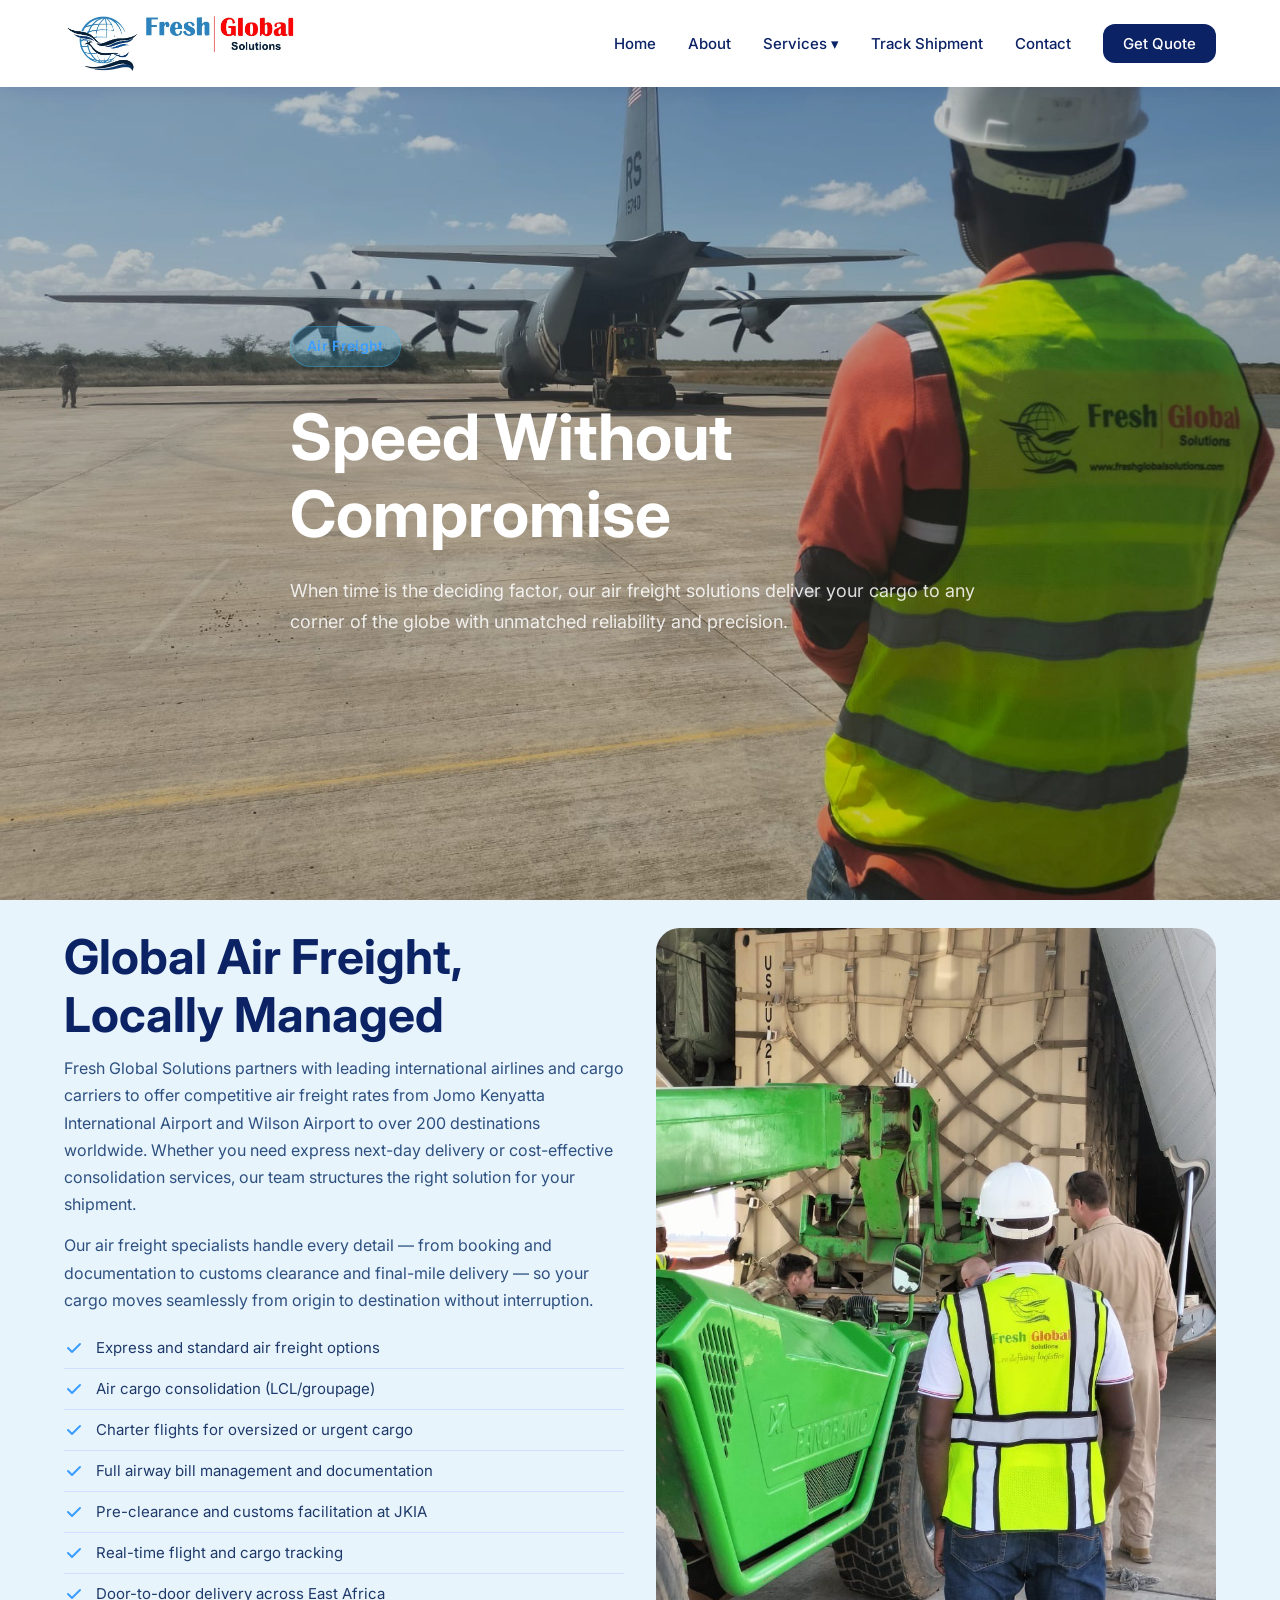
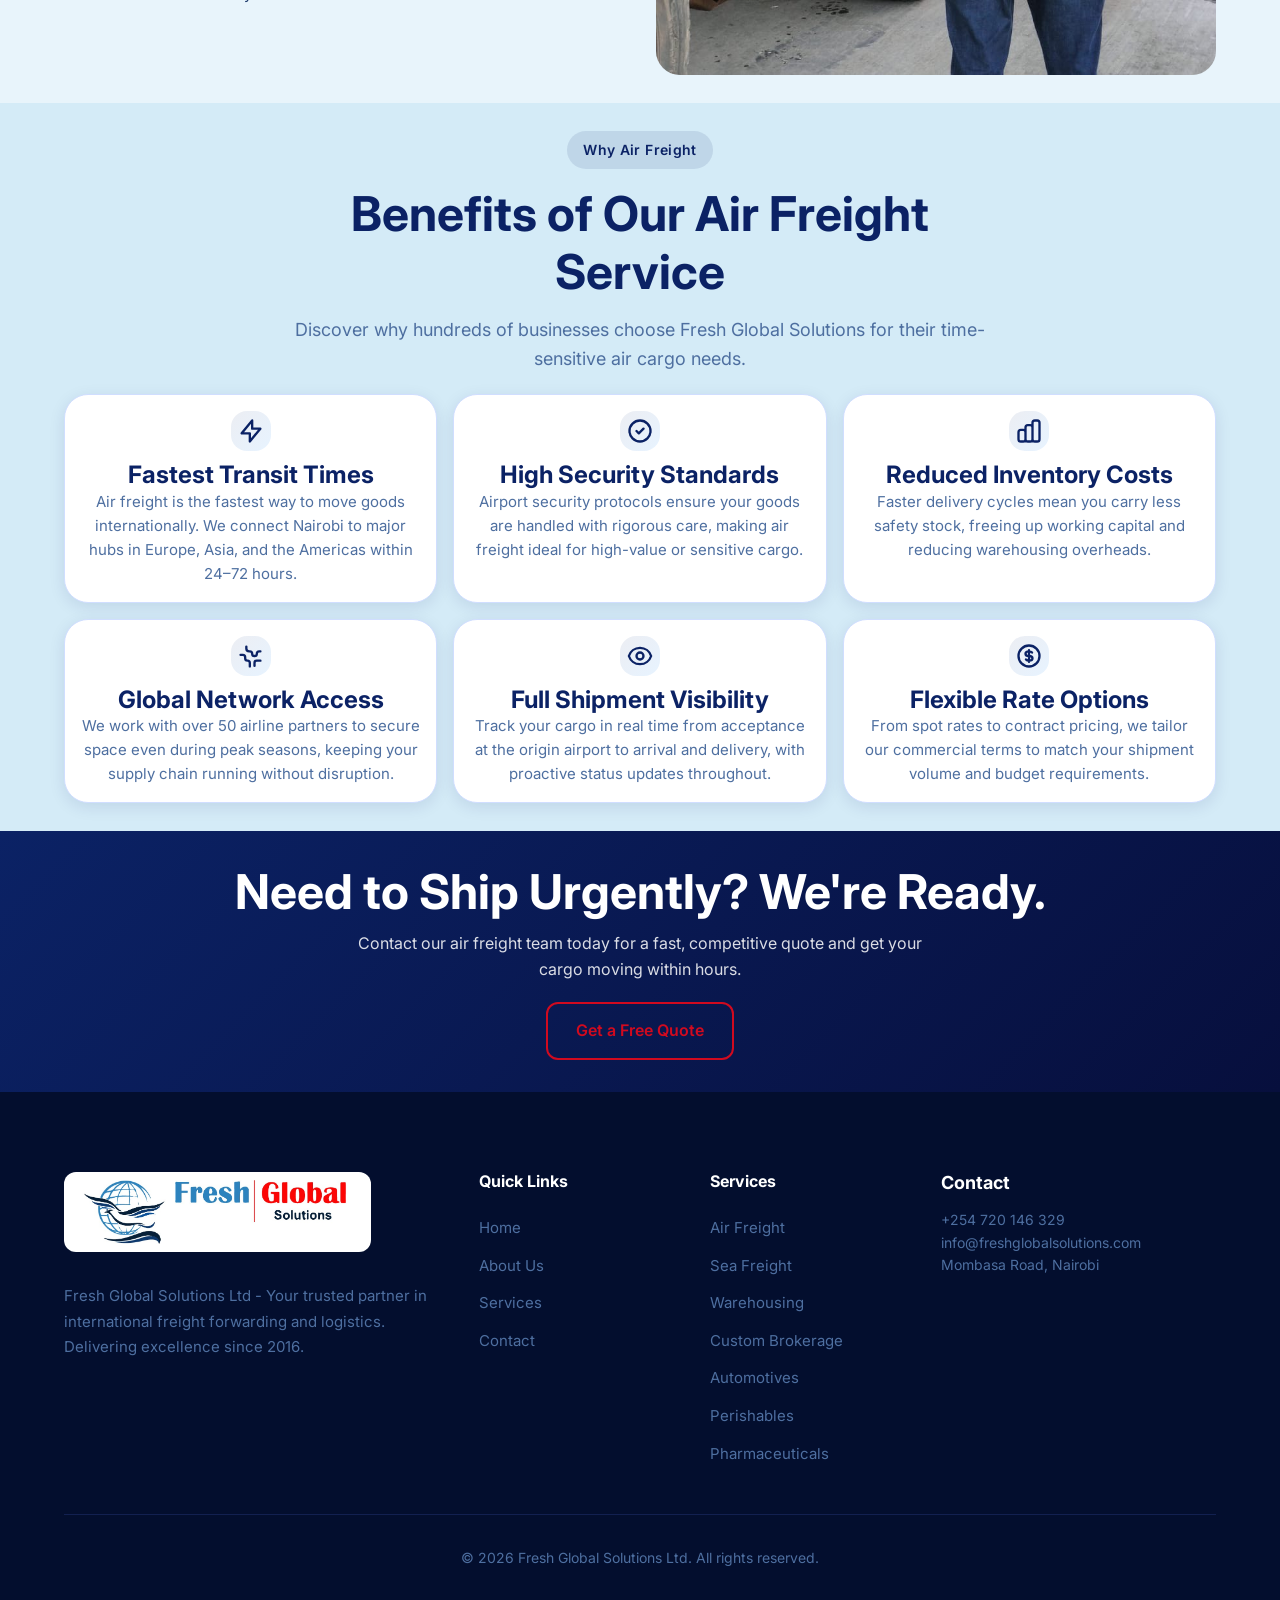
==== air-freight.html @ 3c1a3936 "feat: Add service pages, images, UI improvements, and Formspree integration - Add all service pages " ====
<!DOCTYPE html>
<html lang="en">
<head>
    <meta charset="UTF-8">
    <meta name="viewport" content="width=device-width, initial-scale=1.0">
    <title>Air Freight | Fresh Global Solutions</title>
    <meta name="description" content="Fast, reliable air freight services from Nairobi to global destinations. Fresh Global Solutions delivers time-critical cargo with speed and precision.">
    <link rel="stylesheet" href="styles.css">
    <link rel="preconnect" href="https://fonts.googleapis.com">
    <link href="https://fonts.googleapis.com/css2?family=Inter:wght@300;400;500;600;700;800&display=swap" rel="stylesheet">
</head>
<body>
    <nav class="navbar navbar-overlay" id="navbar">
        <div class="container nav-container">
            <a href="index.html" class="logo"><img src="images/PHOTO-2026-02-20-14-39-01.jpg" alt="Fresh Global Solutions" class="logo-img"></a>
            <button class="nav-toggle" id="navToggle"><span></span><span></span><span></span></button>
            <ul class="nav-menu" id="navMenu">
                <li><a href="index.html" class="nav-link">Home</a></li>
                <li><a href="about.html" class="nav-link">About</a></li>
                <li class="nav-item-dropdown"><a href="index.html#services" class="nav-link">Services ▾</a>
                    <div class="nav-dropdown"><a href="air-freight.html">Air Freight</a><a href="sea-freight.html">Sea Freight</a><a href="warehousing.html">Warehousing</a><a href="customs-brokerage.html">Custom Brokerage</a><a href="transport.html">Transport & Distribution</a><a href="supply-chain.html">Supply Chain Consultancy</a><a href="automotives.html">Automotives</a><a href="perishables.html">Perishables</a><a href="pharmaceuticals.html">Pharmaceuticals & Healthcare</a><a href="project-logistics.html">Project Logistics</a></div>
                </li>
                <li><a href="index.html#tracking" class="nav-link">Track Shipment</a></li>
                <li><a href="index.html#contact" class="nav-link">Contact</a></li>
                <li><a href="index.html#quote" class="nav-link btn-nav">Get Quote</a></li>
            </ul>
        </div>
    </nav>

    <!-- Hero -->
    <section class="service-hero" style="background-image: url('images/logoelements/22f9b647-2555-4df6-b34d-b621bcc46f5b.jpeg'); background-position: center 30%;">
        <div class="container">
            <div class="service-hero-content">
                <span class="section-badge">Air Freight</span>
                <h1>Speed Without Compromise</h1>
                <p>When time is the deciding factor, our air freight solutions deliver your cargo to any corner of the globe with unmatched reliability and precision.</p>
            </div>
        </div>
    </section>

    <!-- Detail -->
    <section class="service-detail">
        <div class="container">
            <div class="service-detail-grid">
                <div class="service-detail-content">
                    <h2>Global Air Freight, Locally Managed</h2>
                    <p>Fresh Global Solutions partners with leading international airlines and cargo carriers to offer competitive air freight rates from Jomo Kenyatta International Airport and Wilson Airport to over 200 destinations worldwide. Whether you need express next-day delivery or cost-effective consolidation services, our team structures the right solution for your shipment.</p>
                    <p>Our air freight specialists handle every detail — from booking and documentation to customs clearance and final-mile delivery — so your cargo moves seamlessly from origin to destination without interruption.</p>
                    <ul class="service-features-list">
                        <li><svg width="20" height="20" viewBox="0 0 20 20" fill="currentColor"><path fill-rule="evenodd" d="M16.707 5.293a1 1 0 010 1.414l-8 8a1 1 0 01-1.414 0l-4-4a1 1 0 011.414-1.414L8 12.586l7.293-7.293a1 1 0 011.414 0z"/></svg> Express and standard air freight options</li>
                        <li><svg width="20" height="20" viewBox="0 0 20 20" fill="currentColor"><path fill-rule="evenodd" d="M16.707 5.293a1 1 0 010 1.414l-8 8a1 1 0 01-1.414 0l-4-4a1 1 0 011.414-1.414L8 12.586l7.293-7.293a1 1 0 011.414 0z"/></svg> Air cargo consolidation (LCL/groupage)</li>
                        <li><svg width="20" height="20" viewBox="0 0 20 20" fill="currentColor"><path fill-rule="evenodd" d="M16.707 5.293a1 1 0 010 1.414l-8 8a1 1 0 01-1.414 0l-4-4a1 1 0 011.414-1.414L8 12.586l7.293-7.293a1 1 0 011.414 0z"/></svg> Charter flights for oversized or urgent cargo</li>
                        <li><svg width="20" height="20" viewBox="0 0 20 20" fill="currentColor"><path fill-rule="evenodd" d="M16.707 5.293a1 1 0 010 1.414l-8 8a1 1 0 01-1.414 0l-4-4a1 1 0 011.414-1.414L8 12.586l7.293-7.293a1 1 0 011.414 0z"/></svg> Full airway bill management and documentation</li>
                        <li><svg width="20" height="20" viewBox="0 0 20 20" fill="currentColor"><path fill-rule="evenodd" d="M16.707 5.293a1 1 0 010 1.414l-8 8a1 1 0 01-1.414 0l-4-4a1 1 0 011.414-1.414L8 12.586l7.293-7.293a1 1 0 011.414 0z"/></svg> Pre-clearance and customs facilitation at JKIA</li>
                        <li><svg width="20" height="20" viewBox="0 0 20 20" fill="currentColor"><path fill-rule="evenodd" d="M16.707 5.293a1 1 0 010 1.414l-8 8a1 1 0 01-1.414 0l-4-4a1 1 0 011.414-1.414L8 12.586l7.293-7.293a1 1 0 011.414 0z"/></svg> Real-time flight and cargo tracking</li>
                        <li><svg width="20" height="20" viewBox="0 0 20 20" fill="currentColor"><path fill-rule="evenodd" d="M16.707 5.293a1 1 0 010 1.414l-8 8a1 1 0 01-1.414 0l-4-4a1 1 0 011.414-1.414L8 12.586l7.293-7.293a1 1 0 011.414 0z"/></svg> Door-to-door delivery across East Africa</li>
                    </ul>
                </div>
                <div class="service-detail-image">
                    <img src="images/logoelements/a9c10ee9-abdd-421b-b84d-e6e52a1e16f0.jpeg" alt="Air freight cargo loading operations">
                </div>
            </div>
        </div>
    </section>

    <!-- Benefits -->
    <section class="service-benefits">
        <div class="container">
            <div class="section-header">
                <span class="section-badge">Why Air Freight</span>
                <h2>Benefits of Our Air Freight Service</h2>
                <p>Discover why hundreds of businesses choose Fresh Global Solutions for their time-sensitive air cargo needs.</p>
            </div>
            <div class="benefits-grid">
                <div class="benefit-card">
                    <div class="benefit-icon">
                        <svg width="28" height="28" fill="none" viewBox="0 0 24 24" stroke="currentColor"><path stroke-linecap="round" stroke-linejoin="round" stroke-width="2" d="M13 10V3L4 14h7v7l9-11h-7z"/></svg>
                    </div>
                    <h3>Fastest Transit Times</h3>
                    <p>Air freight is the fastest way to move goods internationally. We connect Nairobi to major hubs in Europe, Asia, and the Americas within 24–72 hours.</p>
                </div>
                <div class="benefit-card">
                    <div class="benefit-icon">
                        <svg width="28" height="28" fill="none" viewBox="0 0 24 24" stroke="currentColor"><path stroke-linecap="round" stroke-linejoin="round" stroke-width="2" d="M9 12l2 2 4-4m6 2a9 9 0 11-18 0 9 9 0 0118 0z"/></svg>
                    </div>
                    <h3>High Security Standards</h3>
                    <p>Airport security protocols ensure your goods are handled with rigorous care, making air freight ideal for high-value or sensitive cargo.</p>
                </div>
                <div class="benefit-card">
                    <div class="benefit-icon">
                        <svg width="28" height="28" fill="none" viewBox="0 0 24 24" stroke="currentColor"><path stroke-linecap="round" stroke-linejoin="round" stroke-width="2" d="M9 19v-6a2 2 0 00-2-2H5a2 2 0 00-2 2v6a2 2 0 002 2h2a2 2 0 002-2zm0 0V9a2 2 0 012-2h2a2 2 0 012 2v10m-6 0a2 2 0 002 2h2a2 2 0 002-2m0 0V5a2 2 0 012-2h2a2 2 0 012 2v14a2 2 0 01-2 2h-2a2 2 0 01-2-2z"/></svg>
                    </div>
                    <h3>Reduced Inventory Costs</h3>
                    <p>Faster delivery cycles mean you carry less safety stock, freeing up working capital and reducing warehousing overheads.</p>
                </div>
                <div class="benefit-card">
                    <div class="benefit-icon">
                        <svg width="28" height="28" fill="none" viewBox="0 0 24 24" stroke="currentColor"><path stroke-linecap="round" stroke-linejoin="round" stroke-width="2" d="M3.055 11H5a2 2 0 012 2v1a2 2 0 002 2 2 2 0 012 2v2.945M8 3.935V5.5A2.5 2.5 0 0010.5 8h.5a2 2 0 012 2 2 2 0 104 0 2 2 0 012-2h1.064M15 20.488V18a2 2 0 012-2h3.064"/></svg>
                    </div>
                    <h3>Global Network Access</h3>
                    <p>We work with over 50 airline partners to secure space even during peak seasons, keeping your supply chain running without disruption.</p>
                </div>
                <div class="benefit-card">
                    <div class="benefit-icon">
                        <svg width="28" height="28" fill="none" viewBox="0 0 24 24" stroke="currentColor"><path stroke-linecap="round" stroke-linejoin="round" stroke-width="2" d="M15 12a3 3 0 11-6 0 3 3 0 016 0z"/><path stroke-linecap="round" stroke-linejoin="round" stroke-width="2" d="M2.458 12C3.732 7.943 7.523 5 12 5c4.478 0 8.268 2.943 9.542 7-1.274 4.057-5.064 7-9.542 7-4.477 0-8.268-2.943-9.542-7z"/></svg>
                    </div>
                    <h3>Full Shipment Visibility</h3>
                    <p>Track your cargo in real time from acceptance at the origin airport to arrival and delivery, with proactive status updates throughout.</p>
                </div>
                <div class="benefit-card">
                    <div class="benefit-icon">
                        <svg width="28" height="28" fill="none" viewBox="0 0 24 24" stroke="currentColor"><path stroke-linecap="round" stroke-linejoin="round" stroke-width="2" d="M12 8c-1.657 0-3 .895-3 2s1.343 2 3 2 3 .895 3 2-1.343 2-3 2m0-8c1.11 0 2.08.402 2.599 1M12 8V7m0 1v8m0 0v1m0-1c-1.11 0-2.08-.402-2.599-1M21 12a9 9 0 11-18 0 9 9 0 0118 0z"/></svg>
                    </div>
                    <h3>Flexible Rate Options</h3>
                    <p>From spot rates to contract pricing, we tailor our commercial terms to match your shipment volume and budget requirements.</p>
                </div>
            </div>
        </div>
    </section>

    <!-- CTA -->
    <section class="service-cta">
        <div class="container">
            <h2>Need to Ship Urgently? We're Ready.</h2>
            <p>Contact our air freight team today for a fast, competitive quote and get your cargo moving within hours.</p>
            <a href="index.html#quote" class="btn btn-outline">Get a Free Quote</a>
        </div>
    </section>

    <footer class="footer">
        <div class="container">
            <div class="footer-grid">
                <div class="footer-brand"><a href="index.html" class="logo"><img src="images/PHOTO-2026-02-20-14-39-01.jpg" alt="Fresh Global Solutions" class="logo-img footer-logo-img"></a><p>Fresh Global Solutions Ltd - Your trusted partner in international freight forwarding and logistics. Delivering excellence since 2016.</p></div>
                <div class="footer-links"><h4>Quick Links</h4><ul><li><a href="index.html">Home</a></li><li><a href="about.html">About Us</a></li><li><a href="index.html#services">Services</a></li><li><a href="index.html#contact">Contact</a></li></ul></div>
                <div class="footer-links"><h4>Services</h4><ul><li><a href="air-freight.html">Air Freight</a></li><li><a href="sea-freight.html">Sea Freight</a></li><li><a href="warehousing.html">Warehousing</a></li><li><a href="customs-brokerage.html">Custom Brokerage</a></li><li><a href="automotives.html">Automotives</a></li><li><a href="perishables.html">Perishables</a></li><li><a href="pharmaceuticals.html">Pharmaceuticals</a></li></ul></div>
                <div class="footer-newsletter"><h4>Contact</h4><p>+254 720 146 329<br>info@freshglobalsolutions.com<br>Mombasa Road, Nairobi</p></div>
            </div>
            <div class="footer-bottom"><p>&copy; 2026 Fresh Global Solutions Ltd. All rights reserved.</p></div>
        </div>
    </footer>
    <script src="script.js"></script>
</body>
</html>
---- styles.css ----
/* Fresh Global Solutions - Professional Logistics Website */
/* Color Palette based on brand identity */

:root {
    /* Primary — Deep Navy */
    --primary: #0B2265;
    --primary-dark: #070F3D;
    --primary-light: #1A52A8;
    /* Accent — Bright Light Blue */
    --secondary: #3B9EFF;
    --secondary-dark: #1A7FE8;
    --secondary-light: #93C8FF;
    --navy: #0B2265;
    --navy-light: #1A3A6B;

    /* Accent alias */
    --accent: #3B9EFF;
    --accent-light: #93C8FF;

    /* Neutrals — standard grays for white-bg sections */
    --white: #FFFFFF;
    --gray-50: #F6F9FF;
    --gray-100: #EDF2FF;
    --gray-200: #D0DEFF;
    --gray-300: #A5BFEE;
    --gray-400: #7096C8;
    --gray-500: #4E6FA0;
    --gray-600: #2D5080;
    --gray-700: #1E3A6B;
    --gray-800: #122050;
    --gray-900: #0B2265;

    /* Gradients */
    --gradient-primary: linear-gradient(135deg, #0B2265 0%, #070F3D 100%);
    --gradient-secondary: linear-gradient(135deg, #0D2060 0%, #070F3D 100%);
    --gradient-hero: linear-gradient(135deg, rgba(11,34,101,0.93) 0%, rgba(7,15,61,0.87) 100%);

    /* Shadows — navy-tinted */
    --shadow-sm: 0 1px 3px rgba(11,34,101,0.06);
    --shadow: 0 2px 8px rgba(11,34,101,0.08);
    --shadow-md: 0 4px 16px rgba(11,34,101,0.1);
    --shadow-lg: 0 8px 30px rgba(11,34,101,0.14);
    --shadow-xl: 0 16px 48px rgba(11,34,101,0.18);
    --shadow-2xl: 0 30px 60px rgba(11,34,101,0.25);

    /* Typography */
    --font-family: 'Inter', -apple-system, BlinkMacSystemFont, 'Segoe UI', Roboto, Oxygen, Ubuntu, sans-serif;

    /* Transitions */
    --transition-fast: 150ms ease;
    --transition: 300ms ease;
    --transition-slow: 500ms ease;

    /* Border Radius */
    --radius-sm: 0.375rem;
    --radius: 0.5rem;
    --radius-md: 0.75rem;
    --radius-lg: 1rem;
    --radius-xl: 1.5rem;
    --radius-full: 9999px;
}

/* Reset & Base Styles */
*, *::before, *::after {
    box-sizing: border-box;
    margin: 0;
    padding: 0;
}

html {
    scroll-behavior: smooth;
    scroll-padding-top: 80px;
}

body {
    font-family: var(--font-family);
    font-size: 16px;
    line-height: 1.6;
    color: var(--gray-600);
    background-color: var(--white);
    overflow-x: hidden;
}

img {
    max-width: 100%;
    height: auto;
}

a {
    text-decoration: none;
    color: inherit;
    transition: color var(--transition-fast);
}

ul {
    list-style: none;
}

/* Container */
.container {
    max-width: 1200px;
    margin: 0 auto;
    padding: 0 1.5rem;
}

/* Typography */
h1, h2, h3, h4, h5, h6 {
    font-weight: 700;
    line-height: 1.2;
    color: var(--gray-900);
}

h1 { font-size: clamp(2.5rem, 5vw, 4rem); }
h2 { font-size: clamp(2rem, 4vw, 3rem); }
h3 { font-size: clamp(1.25rem, 2.5vw, 1.5rem); }
h4 { font-size: 1.125rem; }

.lead {
    font-size: 1.125rem;
    color: var(--gray-600);
    line-height: 1.7;
}

/* Buttons */
.btn {
    display: inline-flex;
    align-items: center;
    justify-content: center;
    gap: 0.5rem;
    padding: 0.875rem 1.75rem;
    font-size: 1rem;
    font-weight: 600;
    border-radius: var(--radius-md);
    cursor: pointer;
    transition: all var(--transition);
    border: 2px solid transparent;
}

.btn-primary {
    background: var(--gradient-primary);
    color: var(--white);
    box-shadow: var(--shadow-md), 0 4px 14px -3px rgba(10, 36, 99, 0.4);
}

.btn-primary:hover {
    transform: translateY(-2px);
    box-shadow: var(--shadow-lg), 0 8px 20px -4px rgba(10, 36, 99, 0.5);
}

.btn-outline {
    background: transparent;
    color: #D10A1F;
    border-color: #D10A1F;
}

.btn-outline:hover {
    background: #D10A1F;
    color: var(--white);
    border-color: #D10A1F;
}

.btn-full {
    width: 100%;
}

/* Section Badge */
.section-badge {
    display: inline-block;
    padding: 0.5rem 1rem;
    background: rgba(10, 36, 99, 0.1);
    color: var(--primary);
    font-size: 0.875rem;
    font-weight: 600;
    border-radius: var(--radius-full);
    margin-bottom: 1rem;
    letter-spacing: 0.025em;
}

.section-badge.light {
    background: rgba(255, 255, 255, 0.15);
    color: var(--white);
}

/* Section Header */
.section-header {
    text-align: center;
    max-width: 700px;
    margin: 0 auto 1.25rem;
}

.section-header p {
    color: var(--gray-500);
    font-size: 1.125rem;
    margin-top: 1rem;
}

/* ===================== */
/* NAVIGATION */
/* ===================== */
.navbar {
    position: fixed;
    top: 0;
    left: 0;
    right: 0;
    z-index: 1000;
    padding: 1rem 0;
    background: var(--white);
    box-shadow: 0 2px 15px rgba(11,34,101,0.1);
    transition: all var(--transition);
}

.navbar.scrolled {
    background: var(--white);
    box-shadow: 0 2px 20px rgba(11,34,101,0.15);
    padding: 0.75rem 0;
}

.navbar.scrolled .nav-link {
    color: var(--primary);
}

.navbar.scrolled .nav-link:hover {
    color: var(--secondary);
}

.nav-container {
    display: flex;
    align-items: center;
    justify-content: space-between;
}

.logo {
    display: flex;
    align-items: center;
}

.logo-img {
    height: 55px;
    width: auto;
    object-fit: contain;
    transition: all var(--transition);
}

.navbar.scrolled .logo-img {
    height: 50px;
}

.footer-logo-img {
    height: 80px;
    background: var(--white);
    padding: 0.5rem 1rem;
    border-radius: var(--radius-md);
}

.navbar.scrolled .btn-nav {
    background: var(--gradient-primary);
    color: var(--white) !important;
}

.nav-menu {
    display: flex;
    align-items: center;
    gap: 2rem;
}

.nav-link {
    color: var(--primary);
    font-weight: 500;
    font-size: 0.9375rem;
    transition: color var(--transition-fast);
    position: relative;
}

.nav-link::after {
    content: '';
    position: absolute;
    bottom: -4px;
    left: 0;
    width: 0;
    height: 2px;
    background: var(--primary);
    transition: width var(--transition);
}

.nav-link:hover::after {
    width: 100%;
}

.btn-nav {
    background: var(--primary);
    color: var(--white) !important;
    padding: 0.625rem 1.25rem;
    border-radius: var(--radius-md);
}

.btn-nav:hover {
    background: var(--primary-dark);
}

.btn-nav::after {
    display: none;
}

.nav-toggle {
    display: none;
    flex-direction: column;
    gap: 5px;
    background: none;
    border: none;
    cursor: pointer;
    padding: 0.5rem;
}

.nav-toggle span {
    width: 24px;
    height: 2px;
    background: var(--primary);
    transition: all var(--transition);
}

.navbar.scrolled .nav-toggle span {
    background: var(--primary);
}


/* Blue benefit cards (automotives section) */
.benefit-card-blue {
    background: rgba(59, 158, 255, 0.15) !important;
    border: 1px solid rgba(59, 158, 255, 0.3) !important;
    color: var(--white);
}

.benefit-card-blue h4 {
    color: var(--white);
}

.benefit-card-blue p {
    color: rgba(255, 255, 255, 0.8);
}

.benefit-card-blue .benefit-icon {
    background: rgba(59, 158, 255, 0.2);
    color: var(--secondary-light);
}

/* Team photo marquee */
.team-slideshow {
    overflow: hidden;
    width: 100%;
    margin-bottom: 2rem;
    cursor: default;
}

.team-track {
    display: flex;
    gap: 1rem;
    will-change: transform;
}

.team-slide {
    width: 220px;
    height: 160px;
    object-fit: cover;
    border-radius: var(--radius-lg);
    flex-shrink: 0;
    display: block;
}

/* ===================== */
/* HERO SECTION */
/* ===================== */
.hero {
    min-height: 100vh;
    display: flex;
    align-items: center;
    position: relative;
    background: url('images/PHOTO-2026-02-28-12-17-38.jpg') center/cover no-repeat;
    overflow: hidden;
}

.hero-bg {
    position: absolute;
    inset: 0;
    background: linear-gradient(135deg, rgba(255,255,255,0.50) 0%, rgba(255,255,255,0.35) 100%);
    z-index: 1;
}

.hero-content {
    position: relative;
    z-index: 2;
    padding: 8rem 0 4rem;
}

.hero-text {
    max-width: 700px;
}

.hero-badge {
    display: inline-block;
    padding: 0.5rem 1rem;
    background: rgba(10, 36, 99, 0.2);
    color: var(--primary-light);
    font-size: 0.875rem;
    font-weight: 600;
    border-radius: var(--radius-full);
    margin-bottom: 1.5rem;
    border: 1px solid rgba(10, 36, 99, 0.3);
    animation: fadeInUp 0.6s ease forwards;
}

.hero h1 {
    color: #D10A1F;
    margin-bottom: 1.5rem;
    animation: fadeInUp 0.6s ease 0.1s forwards;
    opacity: 0;
}

.hero h1 .highlight {
    color: #D10A1F;
    position: relative;
}

.hero p {
    color: #a00818;
    font-size: 1.25rem;
    margin-bottom: 2rem;
    animation: fadeInUp 0.6s ease 0.2s forwards;
    opacity: 0;
}

.hero-buttons {
    display: flex;
    gap: 1rem;
    flex-wrap: wrap;
    animation: fadeInUp 0.6s ease 0.3s forwards;
    opacity: 0;
}

.hero-stats {
    display: flex;
    gap: 3rem;
    margin-top: 4rem;
    padding-top: 3rem;
    border-top: 1px solid rgba(209, 10, 31, 0.3);
    animation: fadeInUp 0.6s ease 0.4s forwards;
    opacity: 0;
}

.stat {
    text-align: left;
}

.stat-number {
    display: block;
    font-size: 2.5rem;
    font-weight: 800;
    color: #D10A1F;
    line-height: 1;
}

.stat-label {
    font-size: 0.875rem;
    color: #a00818;
    margin-top: 0.5rem;
    display: block;
}

.hero-scroll {
    position: absolute;
    bottom: 2rem;
    left: 50%;
    transform: translateX(-50%);
    z-index: 2;
    animation: bounce 2s infinite;
}

.hero-scroll a {
    display: flex;
    flex-direction: column;
    align-items: center;
    gap: 0.5rem;
    color: rgba(209, 10, 31, 0.7);
    font-size: 0.75rem;
    text-transform: uppercase;
    letter-spacing: 0.1em;
}

.hero-scroll:hover a {
    color: #D10A1F;
}

/* ===================== */
/* ABOUT SECTION */
/* ===================== */
.about {
    padding: 6rem 0;
    background: #e8f4fb;
}

.about-grid {
    display: grid;
    grid-template-columns: 1fr 1fr;
    gap: 4rem;
    align-items: center;
}

.about-content h2 {
    margin-bottom: 1.5rem;
}

.about-content .lead {
    margin-bottom: 1rem;
}

.about-content p {
    color: var(--gray-600);
    margin-bottom: 2rem;
}

.about-features {
    display: grid;
    gap: 1rem;
}

.about-features li {
    display: flex;
    align-items: center;
    gap: 0.75rem;
    color: var(--gray-700);
    font-weight: 500;
}

.about-features svg {
    color: var(--primary);
    flex-shrink: 0;
}

.about-image {
    position: relative;
}

.image-card {
    background: var(--gradient-secondary);
    border-radius: var(--radius-xl);
    padding: 4rem;
    aspect-ratio: 4/3;
    display: flex;
    align-items: center;
    justify-content: center;
    box-shadow: var(--shadow-xl);
}

.image-placeholder {
    display: flex;
    flex-direction: column;
    align-items: center;
    gap: 1rem;
    color: rgba(255, 255, 255, 0.8);
}

.image-placeholder span {
    font-size: 1.25rem;
    font-weight: 600;
}

.about-badge {
    position: absolute;
    bottom: -2rem;
    right: -1rem;
    background: var(--white);
    border: 1px solid var(--gray-200);
    padding: 1.5rem 2rem;
    border-radius: var(--radius-lg);
    box-shadow: var(--shadow-xl);
    text-align: center;
}

.badge-number {
    display: block;
    font-size: 2rem;
    font-weight: 800;
    color: var(--primary);
    line-height: 1;
}

.badge-text {
    font-size: 0.875rem;
    color: var(--gray-500);
    font-weight: 500;
}

/* ===================== */
/* SERVICES SECTION */
/* ===================== */
.services {
    padding: 6rem 0;
    background: var(--primary);
}

.services-grid {
    display: grid;
    grid-template-columns: repeat(3, 1fr);
    gap: 2rem;
}

.service-card {
    background: rgba(255,255,255,0.06);
    border: 1px solid rgba(255,255,255,0.11);
    border-radius: var(--radius-xl);
    padding: 2rem;
    transition: all var(--transition);
    position: relative;
    overflow: hidden;
}

.service-card::before {
    content: '';
    position: absolute;
    top: 0;
    left: 0;
    right: 0;
    height: 4px;
    background: var(--gradient-primary);
    transform: scaleX(0);
    transition: transform var(--transition);
}

.service-card:hover {
    transform: translateY(-6px);
    background: rgba(255,255,255,0.11);
    border-color: rgba(59, 158, 255, 0.4);
    box-shadow: 0 12px 40px rgba(0,0,0,0.3);
}

.service-card:hover::before {
    transform: scaleX(1);
}

.service-icon {
    width: 64px;
    height: 64px;
    background: rgba(59,158,255,0.15);
    border-radius: var(--radius-md);
    display: flex;
    align-items: center;
    justify-content: center;
    margin-bottom: 1.5rem;
    transition: all var(--transition);
}

.service-icon svg {
    color: var(--secondary);
    transition: all var(--transition);
}

.service-card:hover .service-icon {
    background: var(--gradient-primary);
}

.service-card:hover .service-icon svg {
    color: var(--white);
}

.service-card h3 {
    margin-bottom: 0.75rem;
    color: var(--white);
}

.service-card p {
    color: rgba(255,255,255,0.65);
    font-size: 0.9375rem;
    margin-bottom: 1.5rem;
}

.service-link {
    color: var(--secondary);
    font-weight: 600;
    font-size: 0.875rem;
    display: inline-flex;
    align-items: center;
    gap: 0.5rem;
}

.service-link span {
    transition: transform var(--transition);
}

.service-card:hover .service-link span {
    transform: translateX(4px);
}

/* ===================== */
/* WHY US SECTION */
/* ===================== */
.why-us {
    padding: 6rem 0;
    background: var(--gray-50);
}

/* Dark section text overrides */
.services .section-header h2,
.services .section-header p,
.services .section-badge,
.tracking-container .section-badge,
.gallery-section .section-header h2,
.gallery-section .section-header p,
.gallery-section .section-badge,
.map-section .section-header h2,
.map-section .section-header p,
.map-section .section-badge {
    color: var(--white);
}
.services .section-header p,
.gallery-section .section-header p,
.map-section .section-header p {
    color: rgba(255,255,255,0.65);
}
.services .section-badge,
.gallery-section .section-badge,
.map-section .section-badge {
    background: rgba(255,255,255,0.1);
    border: 1px solid rgba(255,255,255,0.15);
}

.why-us-grid {
    display: grid;
    grid-template-columns: 1fr 1.5fr;
    gap: 4rem;
    align-items: start;
}

.why-us-content h2 {
    margin-bottom: 1rem;
}

.why-us-content p {
    color: var(--gray-600);
}

.why-us-cards {
    display: grid;
    grid-template-columns: repeat(2, 1fr);
    gap: 1.5rem;
}

.why-card {
    background: var(--white);
    border-radius: var(--radius-lg);
    padding: 1.5rem;
    display: flex;
    gap: 1rem;
    box-shadow: var(--shadow-md);
    transition: all var(--transition);
    border: 1px solid var(--gray-200);
}

.why-card:hover {
    transform: translateY(-4px);
    box-shadow: var(--shadow-lg);
    border-color: var(--secondary);
}

.why-icon {
    width: 56px;
    height: 56px;
    background: linear-gradient(135deg, rgba(11,34,101,0.08) 0%, rgba(59,158,255,0.12) 100%);
    border-radius: var(--radius);
    display: flex;
    align-items: center;
    justify-content: center;
    flex-shrink: 0;
}

.why-icon svg {
    color: var(--primary);
}

.why-content h4 {
    margin-bottom: 0.5rem;
    color: var(--gray-900);
}

.why-content p {
    font-size: 0.875rem;
    color: var(--gray-500);
    line-height: 1.6;
}

/* ===================== */
/* TRACKING SECTION */
/* ===================== */
.tracking {
    padding: 6rem 0;
    background: var(--primary-dark);
}

.tracking-container {
    background: var(--gradient-secondary);
    border-radius: var(--radius-xl);
    padding: 4rem;
    text-align: center;
    position: relative;
    overflow: hidden;
}

.tracking-container::before {
    content: '';
    position: absolute;
    top: -50%;
    right: -20%;
    width: 400px;
    height: 400px;
    background: rgba(10, 36, 99, 0.1);
    border-radius: 50%;
}

.tracking-container .section-badge {
    background: rgba(10, 36, 99, 0.2);
    color: var(--primary-light);
}

.tracking-container h2 {
    color: var(--white);
    margin-bottom: 1rem;
}

.tracking-container > p {
    color: rgba(255, 255, 255, 0.8);
    max-width: 500px;
    margin: 0 auto 2rem;
}

.tracking-form {
    max-width: 600px;
    margin: 0 auto;
    display: flex;
    gap: 1rem;
    position: relative;
    z-index: 1;
}

.tracking-form input {
    flex: 1;
    padding: 1rem 1.5rem;
    border: none;
    border-radius: var(--radius-md);
    font-size: 1rem;
    background: var(--white);
    box-shadow: var(--shadow-lg);
}

.tracking-form input:focus {
    outline: none;
    box-shadow: var(--shadow-lg), 0 0 0 3px rgba(10, 36, 99, 0.3);
}

.tracking-form button {
    padding: 1rem 2rem;
    background: var(--gradient-primary);
    color: var(--white);
    border: none;
    border-radius: var(--radius-md);
    font-weight: 600;
    cursor: pointer;
    transition: all var(--transition);
    display: flex;
    align-items: center;
    gap: 0.5rem;
}

.tracking-form button:hover {
    transform: translateY(-2px);
    box-shadow: 0 8px 20px -4px rgba(0, 102, 179, 0.5);
}

/* Tracking Results */
.tracking-result {
    margin-top: 2rem;
    text-align: left;
    display: none;
}

.tracking-result.active {
    display: block;
    animation: fadeInUp 0.4s ease;
}

.tracking-card {
    background: rgba(255,255,255,0.05);
    border-radius: var(--radius-lg);
    padding: 2rem;
    box-shadow: 0 8px 32px rgba(0,0,0,0.3);
    border: 1px solid rgba(255,255,255,0.1);
}

.tracking-header {
    display: flex;
    justify-content: space-between;
    align-items: start;
    padding-bottom: 1.5rem;
    border-bottom: 1px solid rgba(255,255,255,0.12);
    margin-bottom: 1.5rem;
}

.tracking-info h3 {
    color: var(--white);
    margin-bottom: 0.25rem;
}

.tracking-id {
    font-size: 0.875rem;
    color: rgba(255,255,255,0.6);
}

.tracking-status {
    padding: 0.5rem 1rem;
    border-radius: var(--radius-full);
    font-size: 0.875rem;
    font-weight: 600;
}

.tracking-status.in-transit {
    background: rgba(247, 147, 30, 0.1);
    color: var(--accent);
}

.tracking-status.delivered {
    background: rgba(10, 36, 99, 0.1);
    color: var(--primary);
}

.tracking-timeline {
    position: relative;
    padding-left: 2rem;
}

.tracking-timeline::before {
    content: '';
    position: absolute;
    left: 7px;
    top: 0;
    bottom: 0;
    width: 2px;
    background: rgba(255,255,255,0.15);
}

.timeline-item {
    position: relative;
    padding-bottom: 1.5rem;
}

.timeline-item:last-child {
    padding-bottom: 0;
}

.timeline-dot {
    position: absolute;
    left: -2rem;
    top: 0;
    width: 16px;
    height: 16px;
    background: rgba(255,255,255,0.2);
    border-radius: 50%;
    border: 3px solid rgba(255,255,255,0.1);
}

.timeline-item.completed .timeline-dot {
    background: var(--primary);
}

.timeline-item.current .timeline-dot {
    background: var(--accent);
    box-shadow: 0 0 0 4px rgba(247, 147, 30, 0.2);
}

.timeline-content h4 {
    font-size: 0.9375rem;
    color: var(--white);
    margin-bottom: 0.25rem;
}

.timeline-content p {
    font-size: 0.8125rem;
    color: rgba(255,255,255,0.65);
}

/* Tracking Route Display */
.tracking-details {
    margin-bottom: 2rem;
}

.tracking-route {
    display: flex;
    align-items: center;
    justify-content: center;
    gap: 2rem;
    padding: 1.5rem;
    background: rgba(255,255,255,0.06);
    border-radius: var(--radius-md);
    border: 1px solid rgba(255,255,255,0.1);
}

.route-info {
    text-align: center;
}

.route-label {
    display: block;
    font-size: 0.75rem;
    text-transform: uppercase;
    letter-spacing: 0.05em;
    color: rgba(255,255,255,0.6);
    margin-bottom: 0.25rem;
}

.route-value {
    display: block;
    font-size: 1rem;
    font-weight: 600;
    color: var(--white);
}

.route-arrow {
    color: var(--primary);
    animation: pulse 2s infinite;
}

.timeline-item.pending .timeline-dot {
    background: var(--gray-300);
}

.timeline-item.pending .timeline-content h4,
.timeline-item.pending .timeline-content p {
    opacity: 0.6;
}

/* Carrier Badge */
.carrier-badge {
    display: flex;
    flex-wrap: wrap;
    gap: 0.75rem;
    align-items: center;
    padding: 1rem 1.5rem;
    background: linear-gradient(135deg, var(--gray-50) 0%, var(--white) 100%);
    border-radius: var(--radius-md);
    margin-bottom: 1.5rem;
    border: 1px solid var(--gray-200);
}

.carrier-type {
    display: inline-flex;
    align-items: center;
    gap: 0.25rem;
    padding: 0.375rem 0.75rem;
    border-radius: var(--radius-full);
    font-size: 0.75rem;
    font-weight: 600;
    text-transform: uppercase;
    letter-spacing: 0.025em;
}

.carrier-type.air {
    background: rgba(59, 130, 246, 0.1);
    color: #3b82f6;
}

.carrier-type.sea {
    background: rgba(10, 36, 99, 0.1);
    color: var(--primary);
}

.carrier-type.general {
    background: rgba(107, 114, 128, 0.1);
    color: var(--gray-600);
}

.carrier-name {
    font-weight: 700;
    color: var(--gray-900);
    font-size: 1rem;
}

.vessel-name,
.container-no,
.awb {
    font-size: 0.8125rem;
    color: var(--gray-500);
    padding: 0.25rem 0.75rem;
    background: var(--white);
    border-radius: var(--radius-sm);
    border: 1px solid var(--gray-200);
}

/* Map iframe transition */
.map-wrapper iframe {
    transition: opacity 0.3s ease;
}

/* ===================== */
/* PORTFOLIO/GALLERY SECTION */
/* ===================== */
.portfolio {
    padding: 6rem 0;
    background: var(--white);
}

.portfolio-grid {
    display: grid;
    grid-template-columns: repeat(3, 1fr);
    grid-auto-rows: 280px;
    gap: 1.5rem;
}

.portfolio-item {
    position: relative;
    border-radius: var(--radius-xl);
    overflow: hidden;
    cursor: pointer;
}

.portfolio-item.large {
    grid-column: span 2;
}

.portfolio-item img {
    width: 100%;
    height: 100%;
    object-fit: cover;
    transition: transform var(--transition-slow);
}

.portfolio-item:hover img {
    transform: scale(1.1);
}

.portfolio-overlay {
    position: absolute;
    inset: 0;
    background: linear-gradient(to top, rgba(30, 58, 95, 0.95) 0%, rgba(30, 58, 95, 0.4) 50%, transparent 100%);
    display: flex;
    flex-direction: column;
    justify-content: flex-end;
    padding: 2rem;
    opacity: 0;
    transition: opacity var(--transition);
}

.portfolio-item:hover .portfolio-overlay {
    opacity: 1;
}

.portfolio-category {
    display: inline-block;
    padding: 0.375rem 0.75rem;
    background: var(--primary);
    color: var(--white);
    font-size: 0.75rem;
    font-weight: 600;
    border-radius: var(--radius-full);
    margin-bottom: 0.75rem;
    width: fit-content;
    text-transform: uppercase;
    letter-spacing: 0.05em;
}

.portfolio-overlay h3 {
    color: var(--white);
    font-size: 1.25rem;
    margin-bottom: 0.5rem;
}

.portfolio-overlay p {
    color: rgba(255, 255, 255, 0.8);
    font-size: 0.875rem;
}

/* ===================== */
/* TEAM SECTION */
/* ===================== */
.team {
    padding: 6rem 0;
    background: var(--gray-50);
}

.team-content {
    display: grid;
    grid-template-columns: 1fr 1fr;
    gap: 4rem;
    align-items: center;
}

.team-image {
    position: relative;
}

.team-image img {
    width: 100%;
    border-radius: var(--radius-xl);
    box-shadow: var(--shadow-xl);
    aspect-ratio: 4/3;
    object-fit: cover;
    object-position: center;
}


.team-badge {
    position: absolute;
    bottom: -1.5rem;
    right: 2rem;
    background: var(--gradient-primary);
    color: var(--white);
    padding: 1.5rem 2rem;
    border-radius: var(--radius-lg);
    box-shadow: var(--shadow-xl);
    text-align: center;
}

.team-badge .badge-number {
    display: block;
    font-size: 2rem;
    font-weight: 800;
    line-height: 1;
    color: var(--white);
}

.team-badge .badge-text {
    font-size: 0.875rem;
    color: rgba(255, 255, 255, 0.9);
    font-weight: 500;
}

.team-info h2 {
    margin-bottom: 1.5rem;
}

.team-info .lead {
    margin-bottom: 1rem;
}

.team-info > p {
    color: var(--gray-600);
    margin-bottom: 2rem;
}

.team-stats {
    display: flex;
    gap: 2rem;
}

.team-stat {
    display: flex;
    align-items: center;
    gap: 1rem;
    padding: 1rem 1.5rem;
    background: var(--white);
    border-radius: var(--radius-md);
    box-shadow: var(--shadow-md);
    border: 1px solid var(--gray-200);
}

.team-stat .stat-icon {
    width: 48px;
    height: 48px;
    background: linear-gradient(135deg, rgba(11,34,101,0.08) 0%, rgba(59,158,255,0.12) 100%);
    border-radius: var(--radius);
    display: flex;
    align-items: center;
    justify-content: center;
}

.team-stat .stat-icon svg {
    color: var(--primary);
}

.team-stat .stat-number {
    font-size: 1.5rem;
    font-weight: 800;
    color: var(--gray-900);
    display: block;
    line-height: 1;
}

.team-stat .stat-label {
    font-size: 0.8125rem;
    color: var(--gray-500);
    margin-top: 0.25rem;
}

/* ===================== */
/* HERO SLIDER */
/* ===================== */
.hero-slider {
    position: absolute;
    inset: 0;
    z-index: 0;
}

.hero-slide {
    position: absolute;
    inset: 0;
    background-size: cover;
    background-position: center;
    opacity: 0;
    transition: opacity 1s ease-in-out;
}

.hero-slide.active {
    opacity: 1;
}

/* About Image Styles */
.image-card.has-image {
    padding: 0;
    background: none;
    overflow: hidden;
    aspect-ratio: unset;
}

.image-card.has-image .about-img {
    width: 100%;
    height: auto;
    display: block;
    border-radius: var(--radius-xl);
}

/* ===================== */
/* MAP SECTION */
/* ===================== */
.map-section {
    padding: 6rem 0;
    background: #0A2463;
}

.map-container {
    display: grid;
    grid-template-columns: 1fr 400px;
    gap: 2rem;
    align-items: start;
}

.map-wrapper {
    border-radius: var(--radius-xl);
    overflow: hidden;
    box-shadow: var(--shadow-xl);
    height: 500px;
    position: relative;
}

.map-wrapper iframe {
    width: 100%;
    height: 100%;
    border: none;
}

.map-overlay {
    position: absolute;
    top: 1rem;
    left: 1rem;
    background: #0D1F4F;
    border: 1px solid rgba(58, 190, 255, 0.2);
    padding: 1rem 1.5rem;
    border-radius: var(--radius-md);
    box-shadow: var(--shadow-lg);
    z-index: 10;
}

.map-overlay h4 {
    color: var(--white);
    margin-bottom: 0.25rem;
}

.map-overlay p {
    font-size: 0.875rem;
    color: rgba(255,255,255,0.8);
}

.locations-list {
    background: rgba(255,255,255,0.06);
    border: 1px solid rgba(255,255,255,0.12);
    border-radius: var(--radius-xl);
    padding: 2rem;
    box-shadow: var(--shadow-lg);
}

.locations-list h3 {
    margin-bottom: 1.5rem;
    display: flex;
    align-items: center;
    gap: 0.75rem;
    color: var(--white);
}

.locations-list h3 svg {
    color: var(--secondary);
}

.location-item {
    padding: 1.25rem;
    border-radius: var(--radius-md);
    background: rgba(255,255,255,0.05);
    margin-bottom: 1rem;
    cursor: pointer;
    transition: all var(--transition);
    border: 2px solid transparent;
}

.location-item:last-child {
    margin-bottom: 0;
}

.location-item:hover,
.location-item.active {
    background: rgba(58, 190, 255, 0.08);
    border-color: rgba(58, 190, 255, 0.3);
}

.location-item h4 {
    color: var(--white);
    margin-bottom: 0.25rem;
    display: flex;
    align-items: center;
    gap: 0.5rem;
}

.location-item h4::before {
    content: '';
    width: 8px;
    height: 8px;
    background: var(--secondary);
    border-radius: 50%;
}

.location-item p {
    font-size: 0.875rem;
    color: rgba(255,255,255,0.65);
    padding-left: 1rem;
}

.location-item .location-contact {
    margin-top: 0.5rem;
    padding-left: 1rem;
    font-size: 0.8125rem;
    color: var(--secondary);
    font-weight: 500;
}

/* ===================== */
/* QUOTE SECTION */
/* ===================== */
.quote-section {
    padding: 6rem 0;
    background: var(--gradient-secondary);
    position: relative;
    overflow: hidden;
}

.quote-section::before {
    content: '';
    position: absolute;
    top: -100px;
    right: -100px;
    width: 400px;
    height: 400px;
    background: rgba(10, 36, 99, 0.1);
    border-radius: 50%;
}

.quote-section::after {
    content: '';
    position: absolute;
    bottom: -150px;
    left: -100px;
    width: 300px;
    height: 300px;
    background: rgba(0, 102, 179, 0.08);
    border-radius: 50%;
}

.quote-grid {
    display: grid;
    grid-template-columns: 1fr 1fr;
    gap: 4rem;
    align-items: center;
    position: relative;
    z-index: 1;
}

.quote-content h2 {
    color: var(--white);
    margin-bottom: 1rem;
}

.quote-content > p {
    color: rgba(255, 255, 255, 0.8);
    font-size: 1.125rem;
    margin-bottom: 2rem;
}

.quote-benefits {
    display: flex;
    flex-direction: column;
    gap: 0.75rem;
}

.quote-benefits li {
    display: flex;
    align-items: center;
    gap: 0.75rem;
    color: var(--white);
    font-weight: 500;
}

.quote-benefits svg {
    color: var(--primary-light);
}

.quote-form-wrapper {
    background: #0D1F4F;
    border: 1px solid rgba(58, 190, 255, 0.15);
    border-radius: var(--radius-xl);
    padding: 2.5rem;
    box-shadow: var(--shadow-2xl);
}

.quote-form .form-row {
    display: grid;
    grid-template-columns: 1fr 1fr;
    gap: 1rem;
    margin-bottom: 1rem;
}

.form-group {
    margin-bottom: 1rem;
}

.form-group:last-of-type {
    margin-bottom: 1.5rem;
}

.form-group label {
    display: block;
    font-size: 0.875rem;
    font-weight: 600;
    color: rgba(255,255,255,0.85);
    margin-bottom: 0.5rem;
}

.form-group input,
.form-group select,
.form-group textarea {
    width: 100%;
    padding: 0.875rem 1rem;
    border: 1px solid rgba(58, 190, 255, 0.2);
    border-radius: var(--radius-md);
    font-size: 1rem;
    font-family: inherit;
    transition: all var(--transition-fast);
    background: #0A2463;
    color: var(--white);
}

.form-group input:focus,
.form-group select:focus,
.form-group textarea:focus {
    outline: none;
    border-color: var(--primary);
    box-shadow: 0 0 0 3px rgba(10, 36, 99, 0.1);
}

.form-group textarea {
    resize: vertical;
    min-height: 100px;
}

/* ===================== */
/* CONTACT SECTION */
/* ===================== */
.contact {
    padding: 6rem 0;
    background: #061646;
}

.contact .section-header h2,
.contact .section-header p,
.contact .section-badge {
    color: var(--white);
}

.contact-grid {
    display: grid;
    grid-template-columns: repeat(3, 1fr);
    gap: 2rem;
    justify-items: center;
}

.contact-card {
    text-align: center;
    padding: 2.5rem 2rem;
    border-radius: var(--radius-xl);
    background: #0D1F4F;
    transition: all var(--transition);
    border: 1px solid rgba(58, 190, 255, 0.12);
}

.contact-card:hover {
    background: #122461;
    border-color: rgba(58, 190, 255, 0.35);
    box-shadow: 0 0 24px rgba(58, 190, 255, 0.12);
    transform: translateY(-4px);
}

.contact-icon {
    width: 64px;
    height: 64px;
    background: rgba(10, 36, 99, 0.1);
    border-radius: var(--radius-md);
    display: flex;
    align-items: center;
    justify-content: center;
    margin: 0 auto 1.5rem;
}

.contact-icon svg {
    color: var(--secondary);
}

.contact-card h4 {
    margin-bottom: 0.75rem;
    color: var(--white);
}

.contact-card p {
    color: rgba(255,255,255,0.7);
    font-size: 0.9375rem;
    line-height: 1.7;
}

/* ===================== */
/* FOOTER */
/* ===================== */
.footer {
    background: #030E2E;
    padding: 5rem 0 2rem;
    color: var(--gray-500);
}

.footer-grid {
    display: grid;
    grid-template-columns: 2fr 1fr 1fr 1.5fr;
    gap: 3rem;
    padding-bottom: 3rem;
    border-bottom: 1px solid var(--gray-800);
}

.footer-brand .logo {
    margin-bottom: 1.5rem;
    display: inline-block;
}

.footer-brand p {
    font-size: 0.9375rem;
    line-height: 1.7;
    margin-bottom: 1.5rem;
}

.social-links {
    display: flex;
    gap: 1rem;
}

.social-links a {
    width: 40px;
    height: 40px;
    background: var(--gray-800);
    border-radius: var(--radius);
    display: flex;
    align-items: center;
    justify-content: center;
    transition: all var(--transition);
}

.social-links a:hover {
    background: var(--primary);
    transform: translateY(-2px);
}

.social-links svg {
    color: var(--gray-400);
}

.social-links a:hover svg {
    color: var(--white);
}

.footer-links h4 {
    color: var(--white);
    margin-bottom: 1.5rem;
    font-size: 1rem;
}

.footer-links ul {
    display: flex;
    flex-direction: column;
    gap: 0.75rem;
}

.footer-links a {
    font-size: 0.9375rem;
    transition: color var(--transition-fast);
}

.footer-links a:hover {
    color: var(--primary);
}

.footer-newsletter h4 {
    color: var(--white);
    margin-bottom: 1rem;
}

.footer-newsletter p {
    font-size: 0.875rem;
    margin-bottom: 1rem;
}

.newsletter-form {
    display: flex;
    gap: 0.5rem;
}

.newsletter-form input {
    flex: 1;
    padding: 0.75rem 1rem;
    border: 1px solid var(--gray-700);
    border-radius: var(--radius);
    background: var(--gray-800);
    color: var(--white);
    font-size: 0.875rem;
}

.newsletter-form input::placeholder {
    color: var(--gray-500);
}

.newsletter-form input:focus {
    outline: none;
    border-color: var(--primary);
}

.newsletter-form button {
    width: 44px;
    height: 44px;
    background: var(--gradient-primary);
    border: none;
    border-radius: var(--radius);
    cursor: pointer;
    display: flex;
    align-items: center;
    justify-content: center;
    transition: all var(--transition);
}

.newsletter-form button:hover {
    transform: scale(1.05);
}

.newsletter-form button svg {
    color: var(--white);
}

.footer-bottom {
    padding-top: 2rem;
    text-align: center;
}

.footer-bottom p {
    font-size: 0.875rem;
}

/* ===================== */
/* ANIMATIONS */
/* ===================== */
@keyframes fadeInUp {
    from {
        opacity: 0;
        transform: translateY(20px);
    }
    to {
        opacity: 1;
        transform: translateY(0);
    }
}

@keyframes bounce {
    0%, 20%, 50%, 80%, 100% {
        transform: translateX(-50%) translateY(0);
    }
    40% {
        transform: translateX(-50%) translateY(-10px);
    }
    60% {
        transform: translateX(-50%) translateY(-5px);
    }
}

@keyframes pulse {
    0%, 100% {
        opacity: 1;
    }
    50% {
        opacity: 0.5;
    }
}

/* Scroll Animations */
.fade-in {
    opacity: 0;
    transform: translateY(30px);
    transition: all 0.6s ease;
}

.fade-in.visible {
    opacity: 1;
    transform: translateY(0);
}

/* ===================== */
/* RESPONSIVE DESIGN */
/* ===================== */
@media (max-width: 1024px) {
    .services-grid {
        grid-template-columns: repeat(2, 1fr);
    }

    .about-grid,
    .why-us-grid,
    .quote-grid,
    .map-container,
    .team-content {
        grid-template-columns: 1fr;
        gap: 3rem;
    }

    .portfolio-grid {
        grid-template-columns: repeat(2, 1fr);
    }

    .portfolio-item.large {
        grid-column: span 2;
    }

    .footer-grid {
        grid-template-columns: repeat(2, 1fr);
    }
}

@media (max-width: 768px) {
    .nav-menu {
        position: fixed;
        top: 0;
        right: -100%;
        width: 80%;
        max-width: 320px;
        height: 100vh;
        background: #061646;
        flex-direction: column;
        padding: 5rem 2rem 2rem;
        box-shadow: var(--shadow-2xl);
        transition: right var(--transition);
    }

    .nav-menu.active {
        right: 0;
    }

    .nav-menu .nav-link {
        color: rgba(255, 255, 255, 0.9);
        font-size: 1.125rem;
        padding: 0.75rem 0;
    }

    .nav-menu .btn-nav {
        background: var(--gradient-primary);
        color: var(--white);
        padding: 1rem;
        text-align: center;
        width: 100%;
        margin-top: 1rem;
    }

    .nav-toggle {
        display: flex;
        z-index: 1001;
    }

    .nav-toggle.active span:nth-child(1) {
        transform: rotate(45deg) translate(5px, 5px);
    }

    .nav-toggle.active span:nth-child(2) {
        opacity: 0;
    }

    .nav-toggle.active span:nth-child(3) {
        transform: rotate(-45deg) translate(5px, -5px);
    }

    .hero-stats {
        flex-wrap: wrap;
        gap: 2rem;
    }

    .stat {
        flex: 1 1 100px;
    }

    .services-grid {
        grid-template-columns: 1fr;
    }

    .why-us-cards {
        grid-template-columns: 1fr;
    }

    .contact-grid {
        grid-template-columns: 1fr;
    }

    .portfolio-grid {
        grid-template-columns: 1fr;
        grid-auto-rows: 220px;
    }

    .portfolio-item.large {
        grid-column: span 1;
    }

    .portfolio-overlay {
        opacity: 1;
        background: linear-gradient(to top, rgba(10, 36, 99, 0.9) 0%, rgba(10, 36, 99, 0.3) 60%, transparent 100%);
    }

    .team-stats {
        flex-direction: column;
        gap: 1rem;
    }

    .team-badge {
        right: 1rem;
        padding: 1rem 1.5rem;
    }

    .team-badge .badge-number {
        font-size: 1.5rem;
    }

    .quote-form .form-row {
        grid-template-columns: 1fr;
    }

    .tracking-form {
        flex-direction: column;
    }

    .map-wrapper {
        height: 350px;
    }

    .footer-grid {
        grid-template-columns: 1fr;
        text-align: center;
    }

    .social-links {
        justify-content: center;
    }

    .newsletter-form {
        max-width: 300px;
        margin: 0 auto;
    }
}

@media (max-width: 480px) {
    .container {
        padding: 0 1rem;
    }

    .hero-content {
        padding: 6rem 0 3rem;
    }

    .hero-buttons {
        flex-direction: column;
    }

    .btn {
        width: 100%;
    }

    .about-badge {
        position: relative;
        bottom: auto;
        right: auto;
        margin-top: 2rem;
        display: inline-block;
    }

    .quote-form-wrapper {
        padding: 1.5rem;
    }
}

/* Loading States */
.loading {
    position: relative;
    pointer-events: none;
}

.loading::after {
    content: '';
    position: absolute;
    inset: 0;
    background: rgba(255, 255, 255, 0.8);
    display: flex;
    align-items: center;
    justify-content: center;
}

.spinner {
    width: 24px;
    height: 24px;
    border: 3px solid var(--gray-200);
    border-top-color: var(--primary);
    border-radius: 50%;
    animation: spin 0.8s linear infinite;
}

@keyframes spin {
    to {
        transform: rotate(360deg);
    }
}

/* Success/Error States */
.toast {
    position: fixed;
    bottom: 2rem;
    right: 2rem;
    padding: 1rem 1.5rem;
    border-radius: var(--radius-md);
    background: var(--white);
    box-shadow: var(--shadow-xl);
    display: flex;
    align-items: center;
    gap: 0.75rem;
    transform: translateY(100px);
    opacity: 0;
    transition: all var(--transition);
    z-index: 9999;
}

.toast.show {
    transform: translateY(0);
    opacity: 1;
}

.toast.success {
    border-left: 4px solid var(--primary);
}

.toast.error {
    border-left: 4px solid #EF4444;
}

.toast-icon {
    width: 24px;
    height: 24px;
}

.toast.success .toast-icon {
    color: var(--primary);
}

.toast.error .toast-icon {
    color: #EF4444;
}

/* ===================== */
/* CLIENTS SECTION */
/* ===================== */
.clients-section {
    padding: 5rem 0;
    background: var(--gray-50);
}

.clients-grid {
    display: grid;
    grid-template-columns: repeat(5, 1fr);
    gap: 2rem;
    align-items: center;
    margin-top: 3rem;
}

.client-logo {
    display: flex;
    flex-direction: column;
    align-items: center;
    justify-content: center;
    padding: 1.75rem 1.5rem;
    background: var(--white);
    border: 1px solid var(--gray-200);
    border-radius: var(--radius-lg);
    transition: all var(--transition);
    text-align: center;
    min-height: 100px;
    box-shadow: var(--shadow-sm);
}

.client-logo:hover {
    border-color: var(--primary-light);
    box-shadow: var(--shadow-md);
    transform: translateY(-4px);
}

.client-logo span {
    font-weight: 600;
    font-size: 0.875rem;
    color: var(--gray-700);
    letter-spacing: 0.3px;
}

.client-logo .client-icon {
    font-size: 2rem;
    margin-bottom: 0.5rem;
}

/* ===================== */
/* GALLERY SECTION */
/* ===================== */
.gallery-section {
    padding: 5rem 0;
    background: #061646;
}

.gallery-grid {
    display: grid;
    grid-template-columns: repeat(4, 1fr);
    grid-auto-rows: 250px;
    gap: 1rem;
    margin-top: 3rem;
}

.gallery-item {
    position: relative;
    overflow: hidden;
    border-radius: var(--radius-lg);
    cursor: pointer;
}

.gallery-item.wide {
    grid-column: span 2;
}

.gallery-item.tall {
    grid-row: span 2;
}

.gallery-item img {
    width: 100%;
    height: 100%;
    object-fit: cover;
    transition: transform 0.5s ease;
}

.gallery-item:hover img {
    transform: scale(1.08);
}

.gallery-overlay {
    position: absolute;
    inset: 0;
    background: linear-gradient(to top, rgba(10, 36, 99, 0.85) 0%, transparent 60%);
    opacity: 0;
    transition: opacity var(--transition);
    display: flex;
    align-items: flex-end;
    padding: 1.5rem;
}

.gallery-item:hover .gallery-overlay {
    opacity: 1;
}

.gallery-overlay p {
    color: var(--white);
    font-weight: 600;
    font-size: 0.9375rem;
}

/* Lightbox */
.lightbox {
    display: none;
    position: fixed;
    inset: 0;
    background: rgba(6, 22, 70, 0.95);
    z-index: 9999;
    align-items: center;
    justify-content: center;
}

.lightbox.active {
    display: flex;
}

.lightbox-img {
    max-width: 90vw;
    max-height: 90vh;
    object-fit: contain;
    border-radius: var(--radius-lg);
}

.lightbox-close {
    position: absolute;
    top: 1.5rem;
    right: 1.5rem;
    background: rgba(255,255,255,0.15);
    border: none;
    color: white;
    width: 44px;
    height: 44px;
    border-radius: 50%;
    cursor: pointer;
    font-size: 1.5rem;
    display: flex;
    align-items: center;
    justify-content: center;
}

/* ===================== */
/* SERVICE PAGE STYLES */
/* ===================== */
.service-hero {
    min-height: 100vh;
    display: flex;
    align-items: center;
    background-color: var(--primary-dark);
    background-size: cover;
    background-position: center;
    background-repeat: no-repeat;
    position: relative;
    overflow: hidden;
    padding: 8rem 0 4rem;
}

.service-hero::before {
    content: '';
    position: absolute;
    inset: 0;
    background: rgba(0,0,0,0.25);
    z-index: 0;
}

.service-hero .container {
    position: relative;
    z-index: 1;
}

.service-hero-content {
    position: relative;
    z-index: 1;
    color: var(--white);
    max-width: 700px;
}

.service-hero-content .section-badge {
    background: rgba(58, 190, 255, 0.2);
    color: var(--secondary);
    border: 1px solid rgba(58, 190, 255, 0.3);
}

.service-hero-content h1 {
    color: var(--white);
    margin: 1rem 0 1.5rem;
}

.service-hero-content p {
    font-size: 1.125rem;
    color: rgba(255,255,255,0.85);
    line-height: 1.7;
}

.service-detail {
    padding: 1.75rem 0;
    background: #e8f4fb;
}

.service-detail-grid {
    display: grid;
    grid-template-columns: 1fr 1fr;
    gap: 2rem;
    align-items: start;
}

.service-detail-content h2 {
    color: var(--primary);
    margin-bottom: 0.75rem;
}

.service-detail-content p {
    color: var(--gray-600);
    line-height: 1.7;
    margin-bottom: 0.875rem;
}

.service-features-list {
    margin-top: 0.875rem;
}

.service-features-list li {
    display: flex;
    gap: 0.75rem;
    align-items: flex-start;
    padding: 0.5rem 0;
    border-bottom: 1px solid var(--gray-200);
    color: var(--gray-700);
    font-size: 0.9375rem;
}

.service-features-list li:last-child {
    border-bottom: none;
}

.service-features-list svg {
    color: var(--secondary);
    flex-shrink: 0;
    margin-top: 2px;
}

.service-detail-image img {
    width: 100%;
    height: auto;
    display: block;
    border-radius: var(--radius-xl);
}

.service-benefits {
    padding: 1.75rem 0;
    background: #d4ebf7;
}

.benefits-grid {
    display: grid;
    grid-template-columns: repeat(3, 1fr);
    gap: 1rem;
    margin-top: 1rem;
}

.benefit-card {
    background: var(--white);
    padding: 1rem;
    border-radius: var(--radius-xl);
    border: 1px solid var(--gray-200);
    text-align: center;
    transition: all var(--transition);
    box-shadow: var(--shadow-md);
}

.benefit-card:hover {
    border-color: var(--primary-light);
    box-shadow: var(--shadow-lg);
    transform: translateY(-4px);
}

.benefit-card .benefit-icon {
    width: 40px;
    height: 40px;
    background: linear-gradient(135deg, rgba(11,34,101,0.08) 0%, rgba(59,158,255,0.12) 100%);
    border-radius: var(--radius-lg);
    display: flex;
    align-items: center;
    justify-content: center;
    margin: 0 auto 0.625rem;
    color: var(--primary);
}

.benefit-card h4 {
    margin-bottom: 0.375rem;
    color: var(--gray-900);
}

.benefit-card p {
    color: var(--gray-500);
    font-size: 0.9375rem;
    line-height: 1.6;
}

.service-cta {
    padding: 2rem 0;
    background: var(--gradient-primary);
    text-align: center;
    color: var(--white);
}

.service-cta h2 {
    color: var(--white);
    margin-bottom: 0.625rem;
}

.service-cta p {
    color: rgba(255,255,255,0.85);
    font-size: 1rem;
    margin-bottom: 1.25rem;
    max-width: 600px;
    margin-left: auto;
    margin-right: auto;
}

/* Services submenu */
.nav-item-dropdown {
    position: relative;
}

.nav-dropdown {
    position: absolute;
    top: calc(100% + 1rem);
    left: 50%;
    transform: translateX(-50%);
    background: #0D1F4F;
    border: 1px solid rgba(58, 190, 255, 0.18);
    border-radius: var(--radius-lg);
    box-shadow: 0 20px 40px rgba(0,0,0,0.5);
    min-width: 240px;
    padding: 0.5rem;
    opacity: 0;
    visibility: hidden;
    transition: all var(--transition);
    z-index: 100;
}

.nav-item-dropdown:hover .nav-dropdown {
    opacity: 1;
    visibility: visible;
    top: calc(100% + 0.5rem);
}

.nav-dropdown a {
    display: block;
    padding: 0.625rem 1rem;
    color: rgba(255,255,255,0.85);
    font-size: 0.9rem;
    border-radius: var(--radius);
    transition: all var(--transition-fast);
}

.nav-dropdown a:hover {
    background: rgba(58, 190, 255, 0.1);
    color: var(--secondary);
    padding-left: 1.25rem;
}

/* Responsive gallery */
@media (max-width: 1024px) {
    .gallery-grid {
        grid-template-columns: repeat(3, 1fr);
    }
    .clients-grid {
        grid-template-columns: repeat(3, 1fr);
    }
    .benefits-grid {
        grid-template-columns: repeat(2, 1fr);
    }
    .service-detail-grid {
        grid-template-columns: 1fr;
    }
}

@media (max-width: 768px) {
    .gallery-grid {
        grid-template-columns: repeat(2, 1fr);
        grid-auto-rows: 180px;
    }
    .gallery-item.wide {
        grid-column: span 1;
    }
    .clients-grid {
        grid-template-columns: repeat(2, 1fr);
    }
    .benefits-grid {
        grid-template-columns: 1fr;
    }
    .nav-dropdown {
        position: static;
        transform: none;
        box-shadow: none;
        background: var(--gray-50);
        opacity: 1;
        visibility: visible;
        padding-left: 1rem;
    }
}

@media (max-width: 480px) {
    .gallery-grid {
        grid-template-columns: 1fr;
        grid-auto-rows: 220px;
    }
    .clients-grid {
        grid-template-columns: repeat(2, 1fr);
    }
}

/* ===================== */
/* GALLERY PAGE */
/* ===================== */
.gallery-filters {
    display: flex;
    gap: 0.75rem;
    flex-wrap: wrap;
    justify-content: center;
    margin-top: 2rem;
    margin-bottom: 3rem;
}

.filter-btn {
    padding: 0.5rem 1.25rem;
    border-radius: var(--radius-full);
    border: 1px solid rgba(255,255,255,0.25);
    background: rgba(255,255,255,0.08);
    color: rgba(255,255,255,0.8);
    font-size: 0.875rem;
    font-weight: 500;
    cursor: pointer;
    transition: all var(--transition-fast);
}

.filter-btn:hover,
.filter-btn.active {
    background: var(--secondary);
    border-color: var(--secondary);
    color: var(--white);
}

/* ===================== */
/* ABOUT PAGE */
/* ===================== */
.mission-section {
    padding: 6rem 0;
    background: var(--white);
}

.mission-grid {
    display: grid;
    grid-template-columns: 1fr 1fr;
    gap: 5rem;
    align-items: center;
}

.mission-content h2 {
    color: var(--primary);
    margin-bottom: 1.5rem;
}

.mission-content p {
    color: var(--gray-600);
    line-height: 1.8;
    margin-bottom: 1.25rem;
}

.mission-image img {
    width: 100%;
    height: auto;
    display: block;
    border-radius: var(--radius-xl);
    box-shadow: var(--shadow-xl);
}

.values-section {
    padding: 6rem 0;
    background: var(--gray-50);
}

.values-grid {
    display: grid;
    grid-template-columns: repeat(3, 1fr);
    gap: 2rem;
    margin-top: 3rem;
}

.value-card {
    background: var(--white);
    border-radius: var(--radius-xl);
    padding: 2.5rem 2rem;
    text-align: center;
    border: 1px solid var(--gray-200);
    box-shadow: var(--shadow-md);
    transition: all var(--transition);
}

.value-card:hover {
    transform: translateY(-6px);
    border-color: var(--primary-light);
    box-shadow: var(--shadow-lg);
}

.value-icon {
    width: 72px;
    height: 72px;
    background: linear-gradient(135deg, rgba(11,34,101,0.08) 0%, rgba(59,158,255,0.14) 100%);
    border-radius: var(--radius-lg);
    display: flex;
    align-items: center;
    justify-content: center;
    margin: 0 auto 1.5rem;
}

.value-icon svg {
    color: var(--primary);
}

.value-card h3 {
    color: var(--gray-900);
    margin-bottom: 0.75rem;
    font-size: 1.125rem;
}

.value-card p {
    color: var(--gray-500);
    font-size: 0.9375rem;
    line-height: 1.6;
}

.numbers-section {
    padding: 6rem 0;
    background: var(--primary);
}

.numbers-grid {
    display: grid;
    grid-template-columns: repeat(4, 1fr);
    gap: 2rem;
    text-align: center;
}

.number-stat {
    padding: 2.5rem 1.5rem;
    border-radius: var(--radius-xl);
    background: rgba(255,255,255,0.07);
    border: 1px solid rgba(255,255,255,0.12);
    transition: all var(--transition);
}

.number-stat:hover {
    background: rgba(255,255,255,0.11);
    border-color: rgba(59,158,255,0.35);
}

.number-stat .big-number {
    display: block;
    font-size: 3rem;
    font-weight: 800;
    color: var(--white);
    line-height: 1;
    margin-bottom: 0.5rem;
}

.number-stat .big-number span {
    color: var(--secondary);
}

.number-stat .stat-desc {
    display: block;
    font-size: 0.9375rem;
    color: rgba(255,255,255,0.75);
    font-weight: 500;
}

.milestones-section {
    padding: 6rem 0;
    background: var(--white);
}

.milestones-timeline {
    position: relative;
    margin-top: 4rem;
    padding-left: 3rem;
}

.milestones-timeline::before {
    content: '';
    position: absolute;
    left: 7px;
    top: 0;
    bottom: 0;
    width: 3px;
    background: linear-gradient(to bottom, var(--primary), var(--secondary));
    border-radius: 2px;
}

.milestone-item {
    position: relative;
    padding-bottom: 3rem;
    padding-left: 2rem;
}

.milestone-item:last-child {
    padding-bottom: 0;
}

.milestone-dot {
    position: absolute;
    left: -3.25rem;
    top: 0.25rem;
    width: 20px;
    height: 20px;
    background: var(--white);
    border: 3px solid var(--primary);
    border-radius: 50%;
    box-shadow: 0 0 0 4px rgba(11,34,101,0.1);
}

.milestone-year {
    display: inline-block;
    padding: 0.25rem 0.875rem;
    background: var(--primary);
    color: var(--white);
    font-size: 0.8125rem;
    font-weight: 700;
    border-radius: var(--radius-full);
    margin-bottom: 0.75rem;
    letter-spacing: 0.05em;
}

.milestone-item h4 {
    color: var(--gray-900);
    margin-bottom: 0.5rem;
    font-size: 1.125rem;
}

.milestone-item p {
    color: var(--gray-500);
    font-size: 0.9375rem;
    line-height: 1.65;
    max-width: 600px;
}

@media (max-width: 1024px) {
    .mission-grid,
    .values-grid {
        grid-template-columns: 1fr;
        gap: 3rem;
    }
    .numbers-grid {
        grid-template-columns: repeat(2, 1fr);
    }
    .values-grid {
        grid-template-columns: repeat(2, 1fr);
    }
}

@media (max-width: 768px) {
    .values-grid,
    .numbers-grid {
        grid-template-columns: 1fr;
    }
    .milestones-timeline {
        padding-left: 2rem;
    }
    .milestone-dot {
        left: -2.25rem;
    }
}
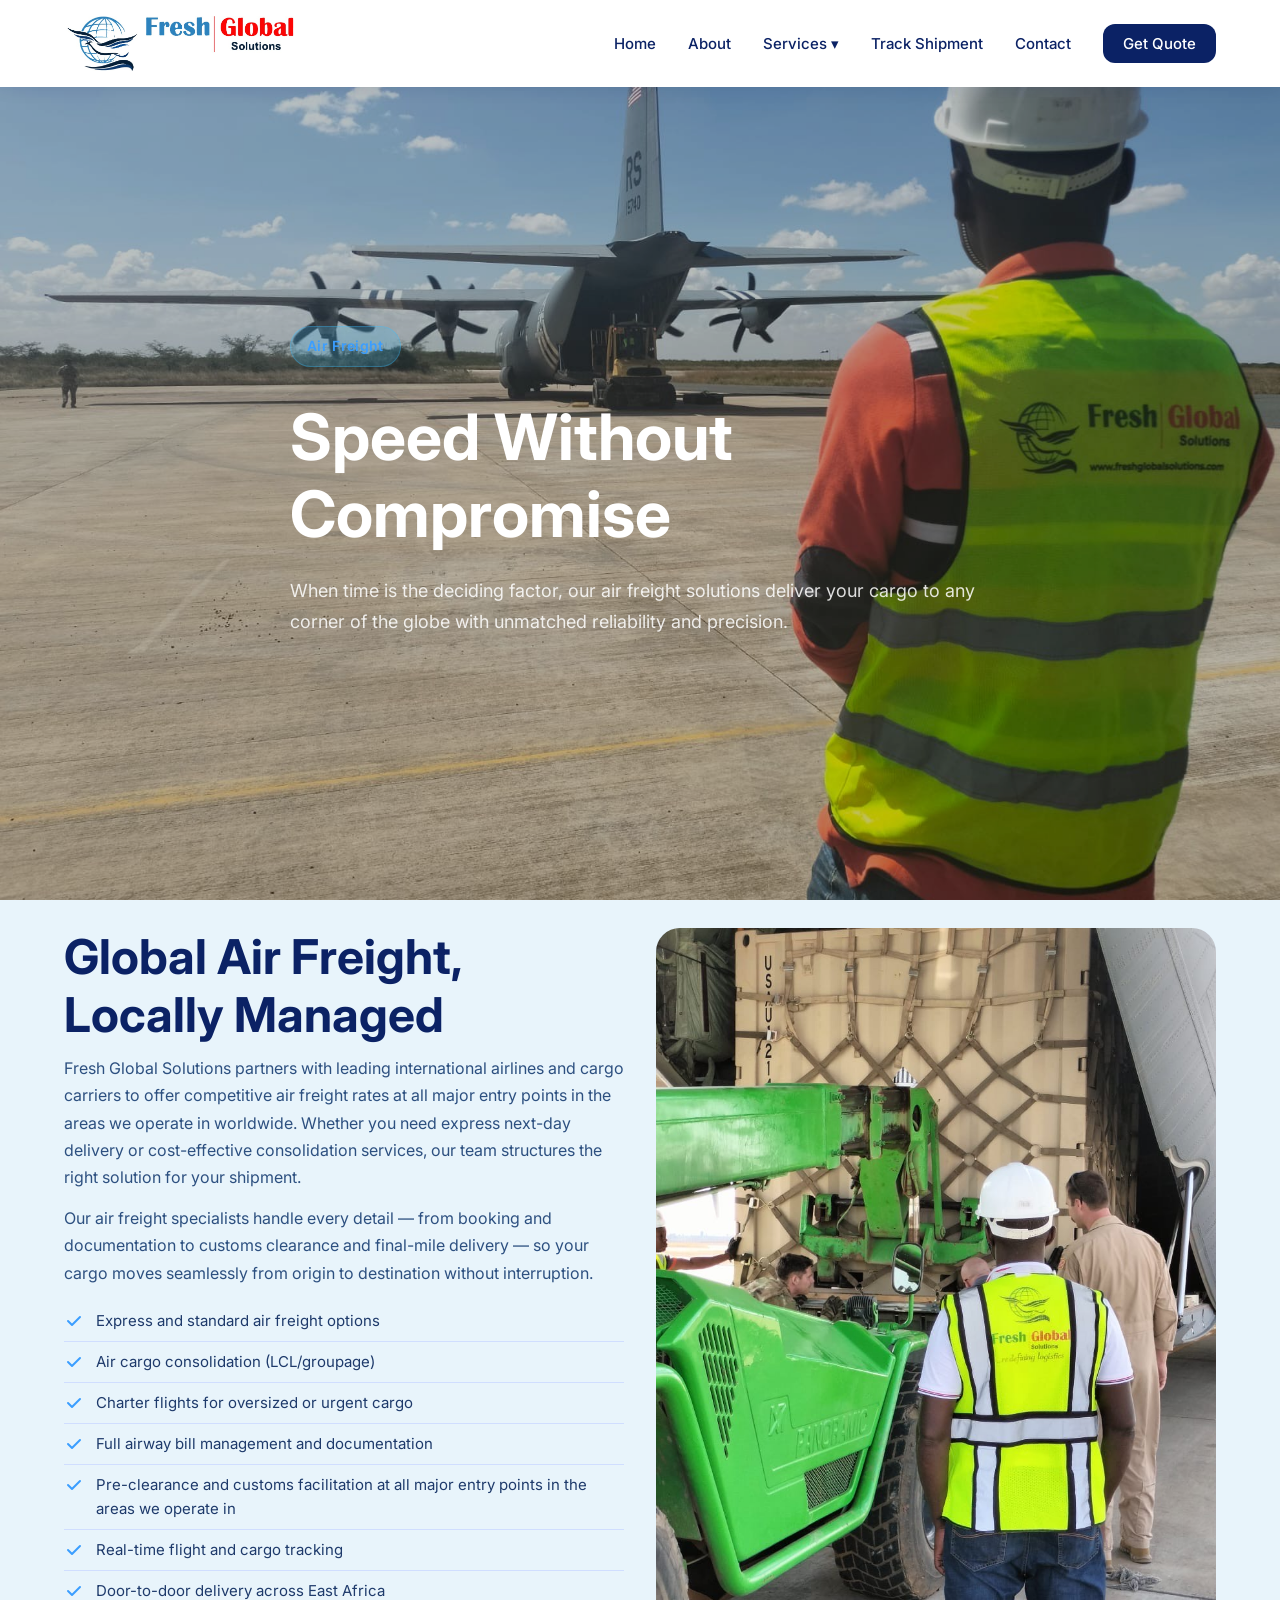
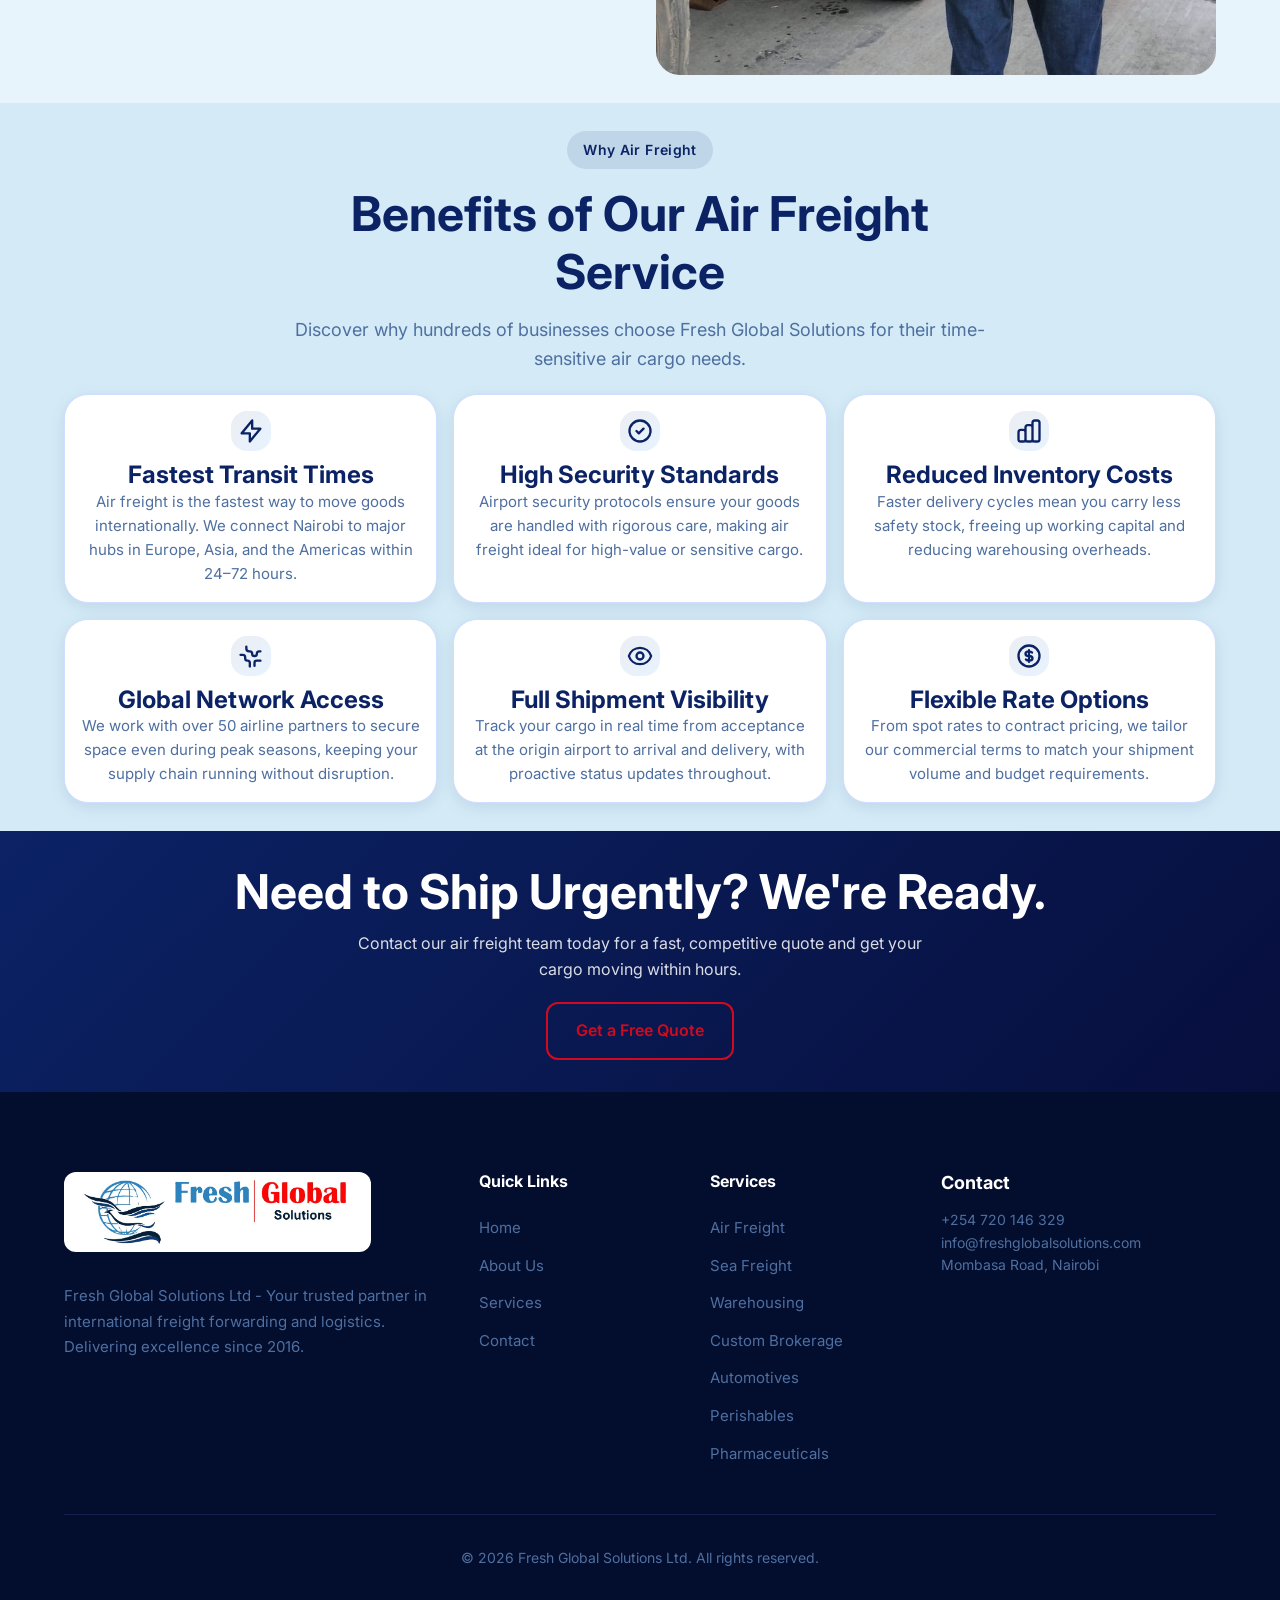
==== commit 6770f4cf: "feat: Update content and add transport images - Air freight: replace airport-specific text with gene" ====
--- a/air-freight.html
+++ b/air-freight.html
@@ -44,14 +44,14 @@
             <div class="service-detail-grid">
                 <div class="service-detail-content">
                     <h2>Global Air Freight, Locally Managed</h2>
-                    <p>Fresh Global Solutions partners with leading international airlines and cargo carriers to offer competitive air freight rates from Jomo Kenyatta International Airport and Wilson Airport to over 200 destinations worldwide. Whether you need express next-day delivery or cost-effective consolidation services, our team structures the right solution for your shipment.</p>
+                    <p>Fresh Global Solutions partners with leading international airlines and cargo carriers to offer competitive air freight rates at all major entry points in the areas we operate in worldwide. Whether you need express next-day delivery or cost-effective consolidation services, our team structures the right solution for your shipment.</p>
                     <p>Our air freight specialists handle every detail — from booking and documentation to customs clearance and final-mile delivery — so your cargo moves seamlessly from origin to destination without interruption.</p>
                     <ul class="service-features-list">
                         <li><svg width="20" height="20" viewBox="0 0 20 20" fill="currentColor"><path fill-rule="evenodd" d="M16.707 5.293a1 1 0 010 1.414l-8 8a1 1 0 01-1.414 0l-4-4a1 1 0 011.414-1.414L8 12.586l7.293-7.293a1 1 0 011.414 0z"/></svg> Express and standard air freight options</li>
                         <li><svg width="20" height="20" viewBox="0 0 20 20" fill="currentColor"><path fill-rule="evenodd" d="M16.707 5.293a1 1 0 010 1.414l-8 8a1 1 0 01-1.414 0l-4-4a1 1 0 011.414-1.414L8 12.586l7.293-7.293a1 1 0 011.414 0z"/></svg> Air cargo consolidation (LCL/groupage)</li>
                         <li><svg width="20" height="20" viewBox="0 0 20 20" fill="currentColor"><path fill-rule="evenodd" d="M16.707 5.293a1 1 0 010 1.414l-8 8a1 1 0 01-1.414 0l-4-4a1 1 0 011.414-1.414L8 12.586l7.293-7.293a1 1 0 011.414 0z"/></svg> Charter flights for oversized or urgent cargo</li>
                         <li><svg width="20" height="20" viewBox="0 0 20 20" fill="currentColor"><path fill-rule="evenodd" d="M16.707 5.293a1 1 0 010 1.414l-8 8a1 1 0 01-1.414 0l-4-4a1 1 0 011.414-1.414L8 12.586l7.293-7.293a1 1 0 011.414 0z"/></svg> Full airway bill management and documentation</li>
-                        <li><svg width="20" height="20" viewBox="0 0 20 20" fill="currentColor"><path fill-rule="evenodd" d="M16.707 5.293a1 1 0 010 1.414l-8 8a1 1 0 01-1.414 0l-4-4a1 1 0 011.414-1.414L8 12.586l7.293-7.293a1 1 0 011.414 0z"/></svg> Pre-clearance and customs facilitation at JKIA</li>
+                        <li><svg width="20" height="20" viewBox="0 0 20 20" fill="currentColor"><path fill-rule="evenodd" d="M16.707 5.293a1 1 0 010 1.414l-8 8a1 1 0 01-1.414 0l-4-4a1 1 0 011.414-1.414L8 12.586l7.293-7.293a1 1 0 011.414 0z"/></svg> Pre-clearance and customs facilitation at all major entry points in the areas we operate in</li>
                         <li><svg width="20" height="20" viewBox="0 0 20 20" fill="currentColor"><path fill-rule="evenodd" d="M16.707 5.293a1 1 0 010 1.414l-8 8a1 1 0 01-1.414 0l-4-4a1 1 0 011.414-1.414L8 12.586l7.293-7.293a1 1 0 011.414 0z"/></svg> Real-time flight and cargo tracking</li>
                         <li><svg width="20" height="20" viewBox="0 0 20 20" fill="currentColor"><path fill-rule="evenodd" d="M16.707 5.293a1 1 0 010 1.414l-8 8a1 1 0 01-1.414 0l-4-4a1 1 0 011.414-1.414L8 12.586l7.293-7.293a1 1 0 011.414 0z"/></svg> Door-to-door delivery across East Africa</li>
                     </ul>
